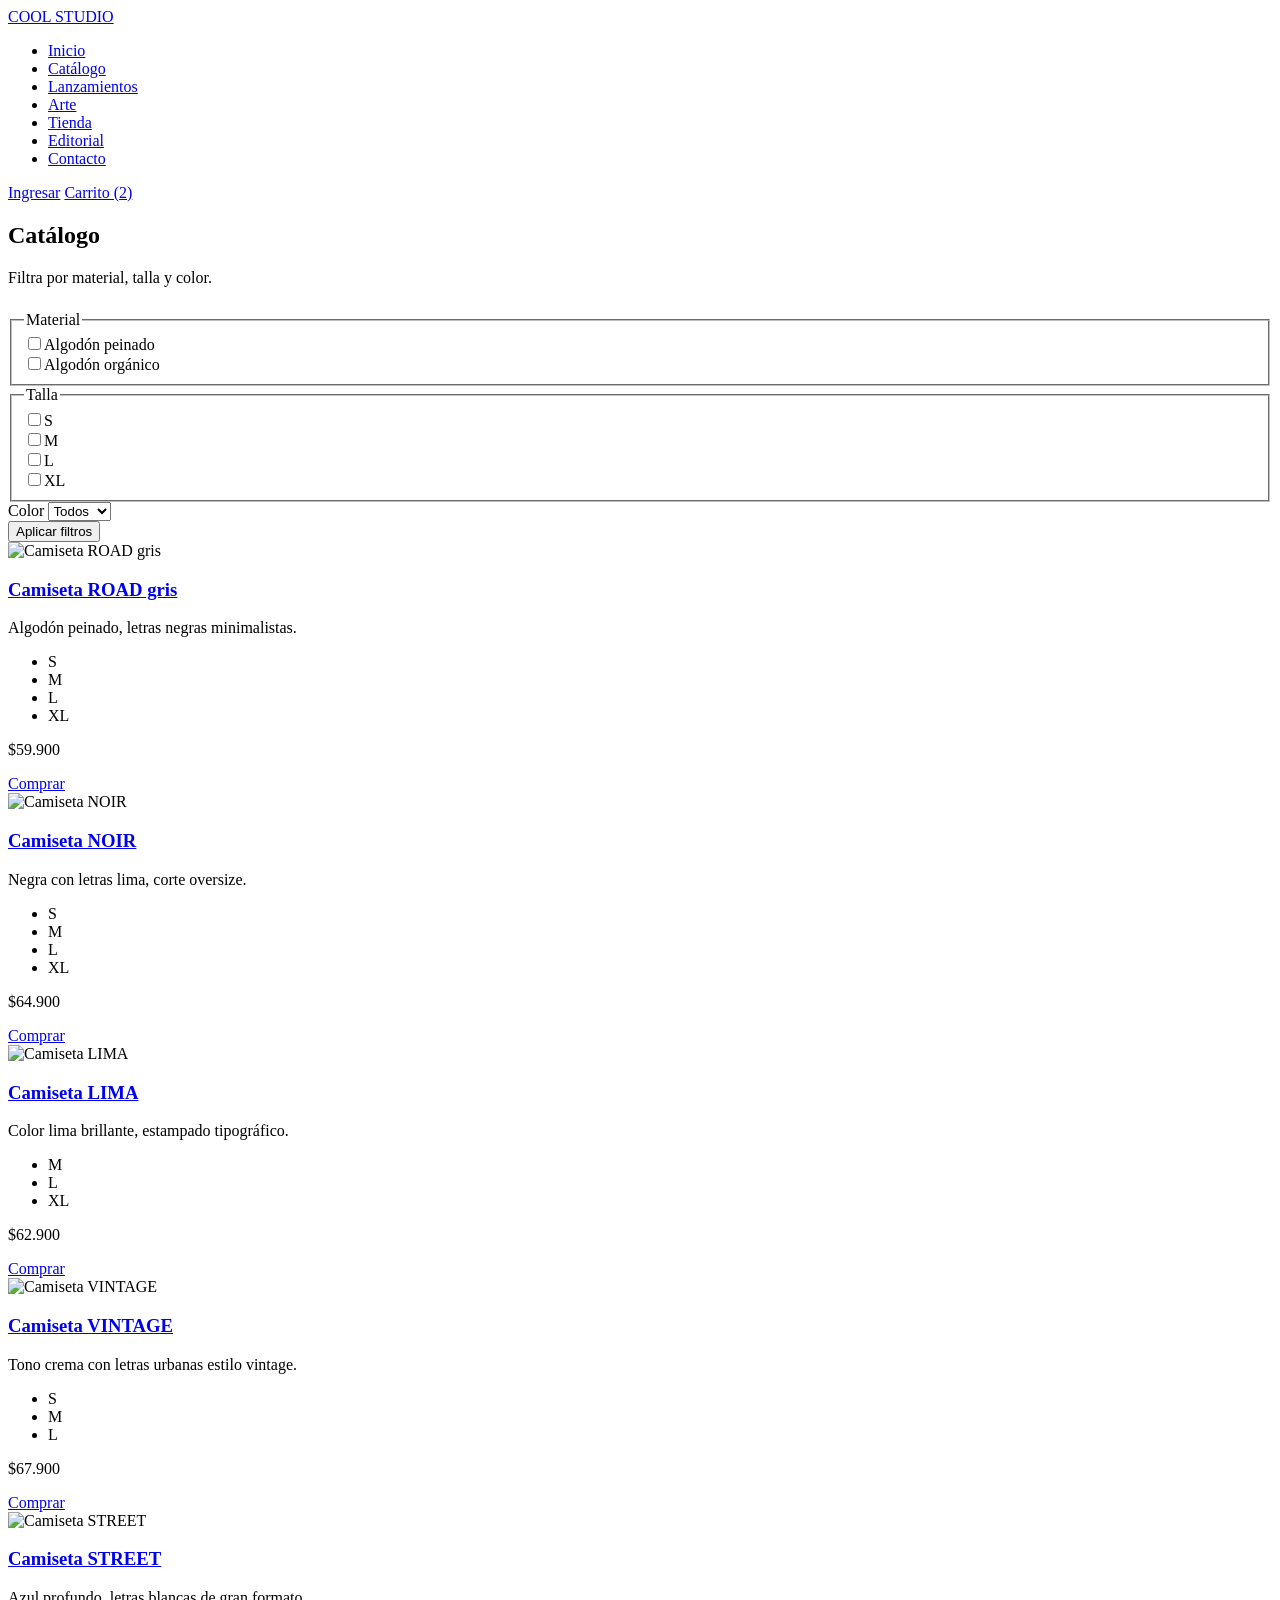
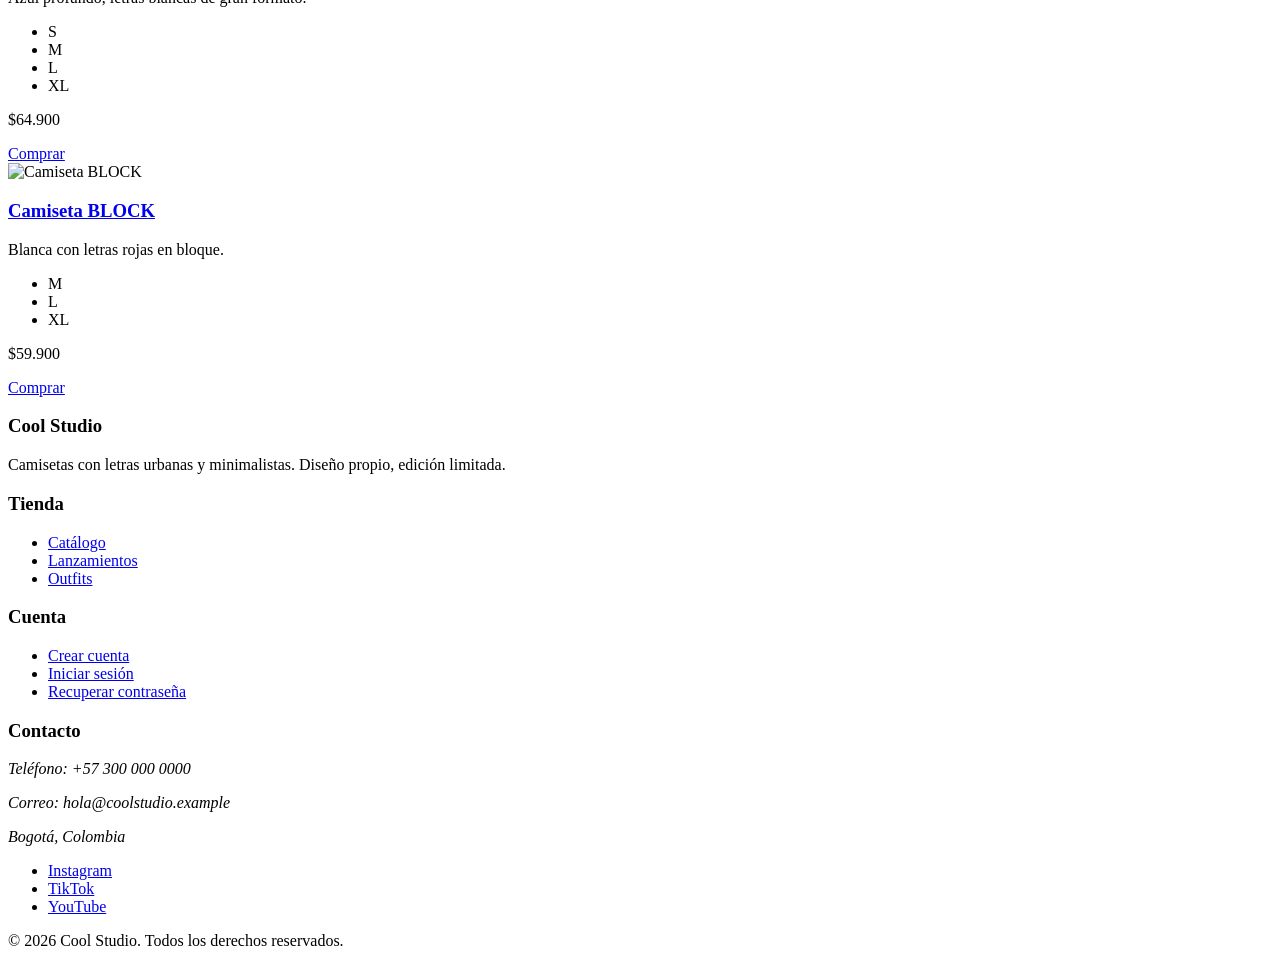
==== catalogo.html @ 186d2d94 "feat: agrega página de catálogo con filtros y rejilla de productos" ====
<!DOCTYPE html>
<html lang="es">
<head>
  <meta charset="UTF-8">
  <meta name="viewport" content="width=device-width, initial-scale=1.0">
  <meta name="description" content="Cool Studio: tienda en línea de camisetas con letras urbanas.">
  <title>Catálogo | Cool Studio</title>
  <link rel="icon" type="image/svg+xml" href="img/favicon.svg">
  <link rel="stylesheet" href="css/base.css">
  <link rel="stylesheet" href="css/componentes.css">
  <link rel="stylesheet" href="css/paginas.css">
</head>
<body>
  <header class="sitio">
    <div class="barra">
      <a class="logo" href="index.html">COOL <span>STUDIO</span></a>
      <nav aria-label="Navegación principal">
        <ul>
          <li><a href="index.html">Inicio</a></li>
          <li><a href="catalogo.html" aria-current="page">Catálogo</a></li>
          <li><a href="lanzamientos.html">Lanzamientos</a></li>
          <li><a href="arte.html">Arte</a></li>
          <li><a href="tienda.html">Tienda</a></li>
          <li><a href="editorial.html">Editorial</a></li>
          <li><a href="contacto.html">Contacto</a></li>
        </ul>
      </nav>
      <div class="acciones">
        <a href="login.html">Ingresar</a>
        <a class="btn btn-borde" href="carrito.html">Carrito (2)</a>
      </div>
    </div>
  </header>
  <main>
    <section class="seccion" aria-labelledby="titulo-catalogo">
      <div class="contenedor">
        <h1 id="titulo-catalogo">Catálogo</h1>
        <p>Filtra por material, talla y color.</p>
        <div class="con-filtros" style="margin-top: 24px;">
          <aside class="filtros" aria-label="Filtros">
            <form action="#" method="get">
              <fieldset>
                <legend>Material</legend>
                <div class="campo campo-check"><input type="checkbox" id="mat-algodon" name="material" value="algodon"><label for="mat-algodon">Algodón peinado</label></div>
                <div class="campo campo-check"><input type="checkbox" id="mat-organico" name="material" value="organico"><label for="mat-organico">Algodón orgánico</label></div>
              </fieldset>
              <fieldset>
                <legend>Talla</legend>
                <div class="campo campo-check"><input type="checkbox" id="talla-s" name="talla" value="S"><label for="talla-s">S</label></div>
                <div class="campo campo-check"><input type="checkbox" id="talla-m" name="talla" value="M"><label for="talla-m">M</label></div>
                <div class="campo campo-check"><input type="checkbox" id="talla-l" name="talla" value="L"><label for="talla-l">L</label></div>
                <div class="campo campo-check"><input type="checkbox" id="talla-xl" name="talla" value="XL"><label for="talla-xl">XL</label></div>
              </fieldset>
              <div class="campo">
                <label for="color">Color</label>
                <select id="color" name="color">
                  <option value="">Todos</option>
                  <option value="gris">Gris</option>
                  <option value="negro">Negro</option>
                  <option value="lima">Lima</option>
                  <option value="crema">Crema</option>
                  <option value="azul">Azul</option>
                  <option value="blanco">Blanco</option>
                </select>
              </div>
              <button class="btn btn-bloque" type="submit">Aplicar filtros</button>
            </form>
          </aside>
          <div class="catalogo" style="grid-template-columns: repeat(auto-fill, minmax(220px, 1fr));">
      <article class="producto">
        <img src="img/camisa-gris.svg" alt="Camiseta ROAD gris" width="300" height="300" loading="lazy">
        <h3><a href="producto.html">Camiseta ROAD gris</a></h3>
        <p class="descripcion">Algodón peinado, letras negras minimalistas.</p>
        <ul class="tallas" aria-label="Tallas disponibles"><li>S</li><li>M</li><li>L</li><li>XL</li></ul>
        <p class="precio">$59.900</p>
        <a class="btn" href="producto.html">Comprar</a>
      </article>
      <article class="producto">
        <img src="img/camisa-negra.svg" alt="Camiseta NOIR" width="300" height="300" loading="lazy">
        <h3><a href="producto.html">Camiseta NOIR</a></h3>
        <p class="descripcion">Negra con letras lima, corte oversize.</p>
        <ul class="tallas" aria-label="Tallas disponibles"><li>S</li><li>M</li><li>L</li><li>XL</li></ul>
        <p class="precio">$64.900</p>
        <a class="btn" href="producto.html">Comprar</a>
      </article>
      <article class="producto">
        <img src="img/camisa-lima.svg" alt="Camiseta LIMA" width="300" height="300" loading="lazy">
        <h3><a href="producto.html">Camiseta LIMA</a></h3>
        <p class="descripcion">Color lima brillante, estampado tipográfico.</p>
        <ul class="tallas" aria-label="Tallas disponibles"><li>M</li><li>L</li><li>XL</li></ul>
        <p class="precio">$62.900</p>
        <a class="btn" href="producto.html">Comprar</a>
      </article>
      <article class="producto">
        <img src="img/camisa-crema.svg" alt="Camiseta VINTAGE" width="300" height="300" loading="lazy">
        <h3><a href="producto.html">Camiseta VINTAGE</a></h3>
        <p class="descripcion">Tono crema con letras urbanas estilo vintage.</p>
        <ul class="tallas" aria-label="Tallas disponibles"><li>S</li><li>M</li><li>L</li></ul>
        <p class="precio">$67.900</p>
        <a class="btn" href="producto.html">Comprar</a>
      </article>
      <article class="producto">
        <img src="img/camisa-azul.svg" alt="Camiseta STREET" width="300" height="300" loading="lazy">
        <h3><a href="producto.html">Camiseta STREET</a></h3>
        <p class="descripcion">Azul profundo, letras blancas de gran formato.</p>
        <ul class="tallas" aria-label="Tallas disponibles"><li>S</li><li>M</li><li>L</li><li>XL</li></ul>
        <p class="precio">$64.900</p>
        <a class="btn" href="producto.html">Comprar</a>
      </article>
      <article class="producto">
        <img src="img/camisa-blanca.svg" alt="Camiseta BLOCK" width="300" height="300" loading="lazy">
        <h3><a href="producto.html">Camiseta BLOCK</a></h3>
        <p class="descripcion">Blanca con letras rojas en bloque.</p>
        <ul class="tallas" aria-label="Tallas disponibles"><li>M</li><li>L</li><li>XL</li></ul>
        <p class="precio">$59.900</p>
        <a class="btn" href="producto.html">Comprar</a>
      </article>
          </div>
        </div>
      </div>
    </section>
  </main>
  <footer class="sitio">
    <div class="columnas">
      <section>
        <h3>Cool Studio</h3>
        <p>Camisetas con letras urbanas y minimalistas. Diseño propio, edición limitada.</p>
      </section>
      <section>
        <h3>Tienda</h3>
        <ul>
          <li><a href="catalogo.html">Catálogo</a></li>
          <li><a href="lanzamientos.html">Lanzamientos</a></li>
          <li><a href="editorial.html">Outfits</a></li>
        </ul>
      </section>
      <section>
        <h3>Cuenta</h3>
        <ul>
          <li><a href="registro.html">Crear cuenta</a></li>
          <li><a href="login.html">Iniciar sesión</a></li>
          <li><a href="recuperar.html">Recuperar contraseña</a></li>
        </ul>
      </section>
      <section>
        <h3>Contacto</h3>
        <address>
          <p>Teléfono: +57 300 000 0000</p>
          <p>Correo: hola@coolstudio.example</p>
          <p>Bogotá, Colombia</p>
        </address>
        <ul>
          <li><a href="#">Instagram</a></li>
          <li><a href="#">TikTok</a></li>
          <li><a href="#">YouTube</a></li>
        </ul>
      </section>
    </div>
    <p class="derechos">&copy; 2026 Cool Studio. Todos los derechos reservados.</p>
  </footer>
</body>
</html>
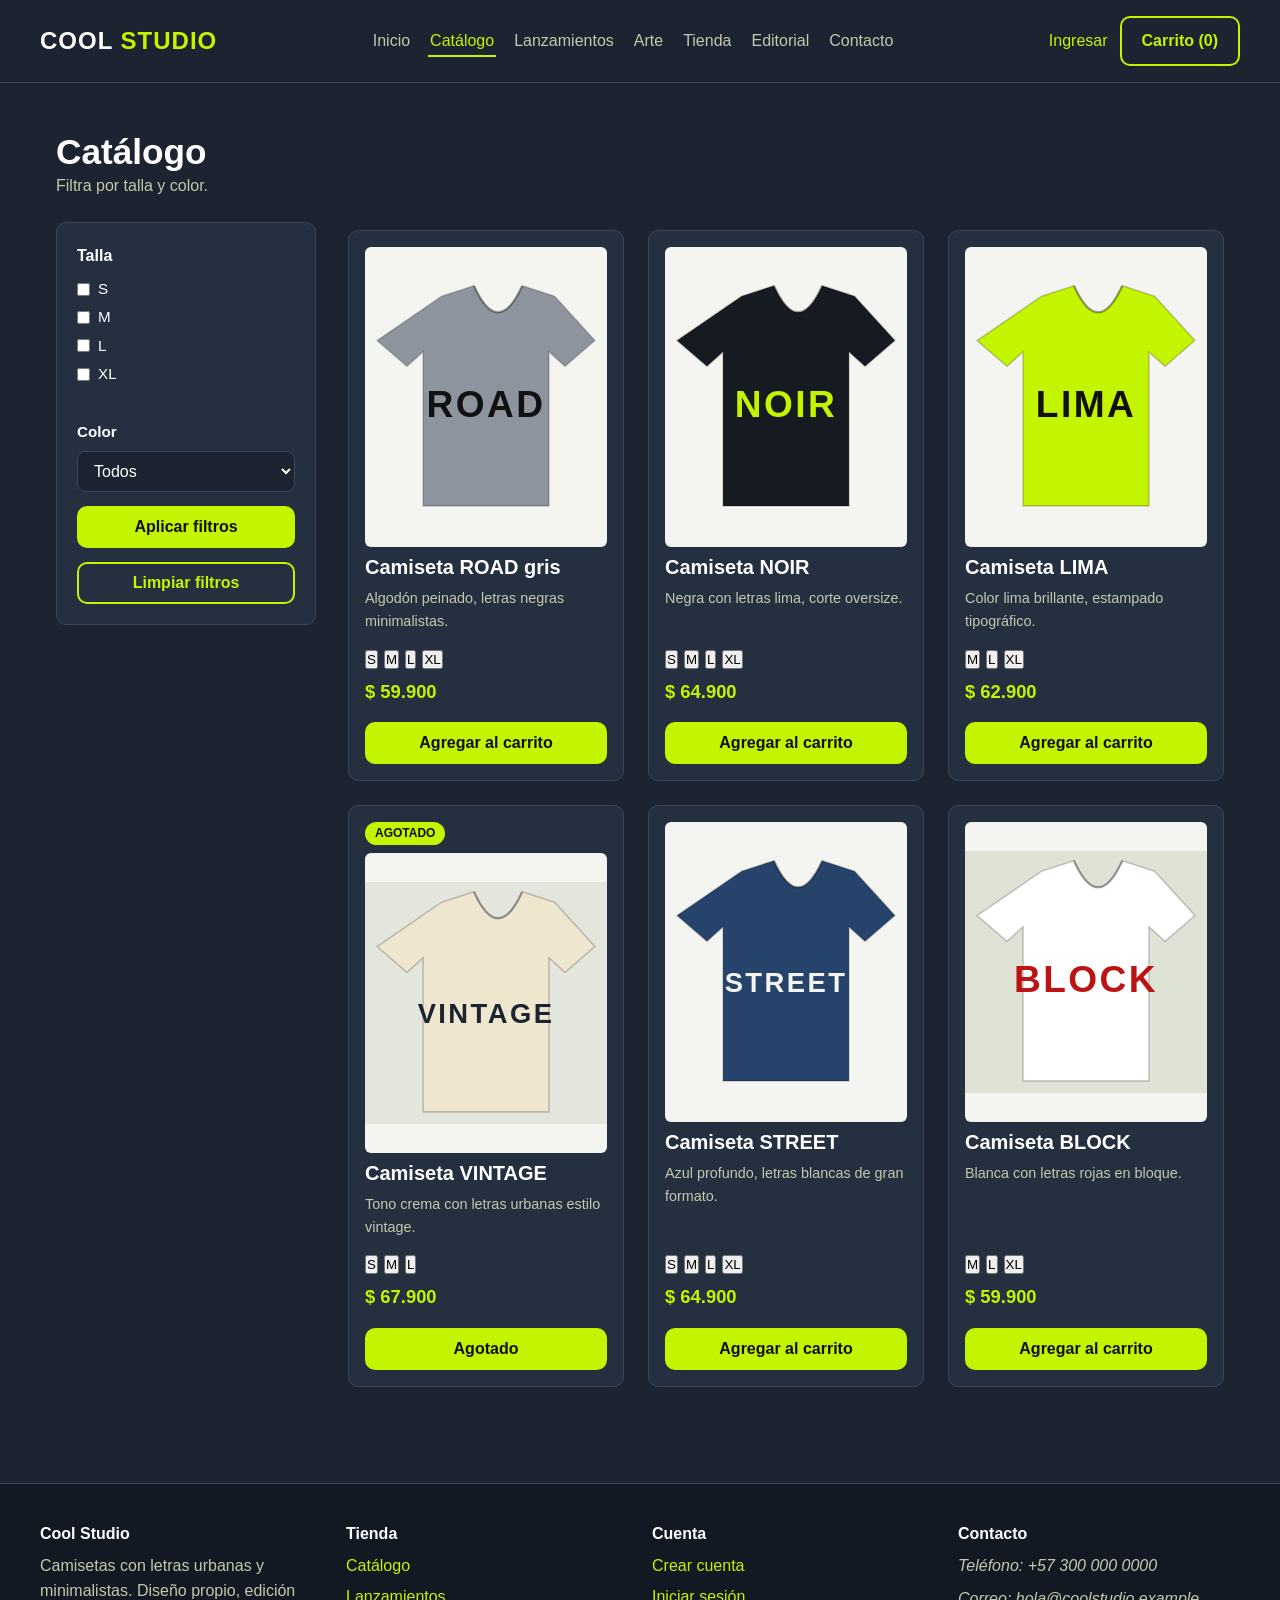
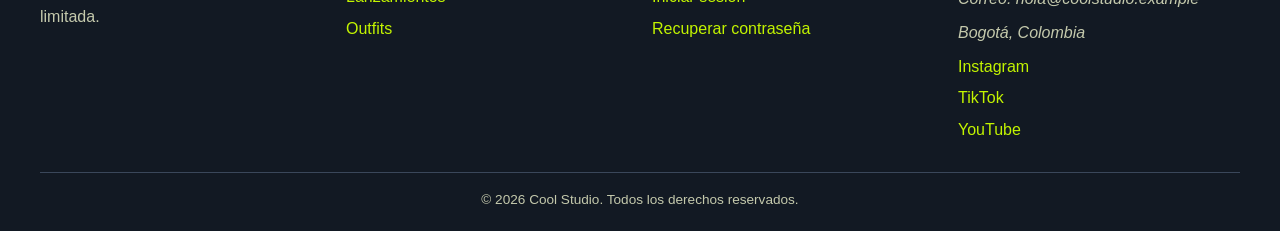
==== commit 2aa4413a: "feat: mostrar el catalogo desde el arreglo" ====
--- a/catalogo.html
+++ b/catalogo.html
@@ -35,15 +35,10 @@
     <section class="seccion" aria-labelledby="titulo-catalogo">
       <div class="contenedor">
         <h1 id="titulo-catalogo">Catálogo</h1>
-        <p>Filtra por material, talla y color.</p>
+        <p>Filtra por talla y color.</p>
         <div class="con-filtros" style="margin-top: 24px;">
           <aside class="filtros" aria-label="Filtros">
-            <form action="#" method="get">
-              <fieldset>
-                <legend>Material</legend>
-                <div class="campo campo-check"><input type="checkbox" id="mat-algodon" name="material" value="algodon"><label for="mat-algodon">Algodón peinado</label></div>
-                <div class="campo campo-check"><input type="checkbox" id="mat-organico" name="material" value="organico"><label for="mat-organico">Algodón orgánico</label></div>
-              </fieldset>
+            <form id="filtros" action="#" method="get">
               <fieldset>
                 <legend>Talla</legend>
                 <div class="campo campo-check"><input type="checkbox" id="talla-s" name="talla" value="S"><label for="talla-s">S</label></div>
@@ -64,57 +59,12 @@
                 </select>
               </div>
               <button class="btn btn-bloque" type="submit">Aplicar filtros</button>
+              <button class="btn btn-borde btn-bloque" type="button" id="btn-limpiar">Limpiar filtros</button>
             </form>
           </aside>
-          <div class="catalogo" style="grid-template-columns: repeat(auto-fill, minmax(220px, 1fr));">
-      <article class="producto">
-        <img src="img/camisa-gris.svg" alt="Camiseta ROAD gris" width="300" height="300" loading="lazy">
-        <h3><a href="producto.html">Camiseta ROAD gris</a></h3>
-        <p class="descripcion">Algodón peinado, letras negras minimalistas.</p>
-        <ul class="tallas" aria-label="Tallas disponibles"><li>S</li><li>M</li><li>L</li><li>XL</li></ul>
-        <p class="precio">$59.900</p>
-        <a class="btn" href="producto.html">Comprar</a>
-      </article>
-      <article class="producto">
-        <img src="img/camisa-negra.svg" alt="Camiseta NOIR" width="300" height="300" loading="lazy">
-        <h3><a href="producto.html">Camiseta NOIR</a></h3>
-        <p class="descripcion">Negra con letras lima, corte oversize.</p>
-        <ul class="tallas" aria-label="Tallas disponibles"><li>S</li><li>M</li><li>L</li><li>XL</li></ul>
-        <p class="precio">$64.900</p>
-        <a class="btn" href="producto.html">Comprar</a>
-      </article>
-      <article class="producto">
-        <img src="img/camisa-lima.svg" alt="Camiseta LIMA" width="300" height="300" loading="lazy">
-        <h3><a href="producto.html">Camiseta LIMA</a></h3>
-        <p class="descripcion">Color lima brillante, estampado tipográfico.</p>
-        <ul class="tallas" aria-label="Tallas disponibles"><li>M</li><li>L</li><li>XL</li></ul>
-        <p class="precio">$62.900</p>
-        <a class="btn" href="producto.html">Comprar</a>
-      </article>
-      <article class="producto">
-        <img src="img/camisa-crema.svg" alt="Camiseta VINTAGE" width="300" height="300" loading="lazy">
-        <h3><a href="producto.html">Camiseta VINTAGE</a></h3>
-        <p class="descripcion">Tono crema con letras urbanas estilo vintage.</p>
-        <ul class="tallas" aria-label="Tallas disponibles"><li>S</li><li>M</li><li>L</li></ul>
-        <p class="precio">$67.900</p>
-        <a class="btn" href="producto.html">Comprar</a>
-      </article>
-      <article class="producto">
-        <img src="img/camisa-azul.svg" alt="Camiseta STREET" width="300" height="300" loading="lazy">
-        <h3><a href="producto.html">Camiseta STREET</a></h3>
-        <p class="descripcion">Azul profundo, letras blancas de gran formato.</p>
-        <ul class="tallas" aria-label="Tallas disponibles"><li>S</li><li>M</li><li>L</li><li>XL</li></ul>
-        <p class="precio">$64.900</p>
-        <a class="btn" href="producto.html">Comprar</a>
-      </article>
-      <article class="producto">
-        <img src="img/camisa-blanca.svg" alt="Camiseta BLOCK" width="300" height="300" loading="lazy">
-        <h3><a href="producto.html">Camiseta BLOCK</a></h3>
-        <p class="descripcion">Blanca con letras rojas en bloque.</p>
-        <ul class="tallas" aria-label="Tallas disponibles"><li>M</li><li>L</li><li>XL</li></ul>
-        <p class="precio">$59.900</p>
-        <a class="btn" href="producto.html">Comprar</a>
-      </article>
+          <div>
+            <p class="resultados" id="resultados" aria-live="polite"></p>
+            <div class="catalogo" id="catalogo" style="grid-template-columns: repeat(auto-fill, minmax(220px, 1fr));"></div>
           </div>
         </div>
       </div>
@@ -158,5 +108,7 @@
     </div>
     <p class="derechos">&copy; 2026 Cool Studio. Todos los derechos reservados.</p>
   </footer>
+  <script src="js/logica.js"></script>
+  <script src="js/tienda.js"></script>
 </body>
 </html>
--- a/css/base.css
+++ b/css/base.css
@@ -0,0 +1,110 @@
+/* ==========================================================
+   base.css — variables, reset y estilos globales
+   Proyecto: Cool Studio (tienda de camisas)
+   ========================================================== */
+
+:root {
+  /* Paleta (hexadecimal) */
+  --fondo: #1b2430;
+  --superficie: #243040;
+  --superficie-clara: #f4f5f0;
+  --lima: #c3f400;
+  --lima-oscuro: #9bc400;
+  --texto: #c4c9ac;
+  --texto-claro: #ffffff;
+  --texto-oscuro: #111111;
+  --precio: #bc1313;
+  --borde: #3a475a;
+  --error: #ff6b6b;
+
+  /* Tipografía */
+  --fuente: "Segoe UI", Roboto, "Helvetica Neue", Arial, sans-serif;
+
+  /* Espaciado y formas */
+  --espacio: 16px;
+  --radio: 10px;
+  --ancho-max: 1200px;
+}
+
+/* Reset: quita las márgenes por defecto y usa border-box */
+* {
+  margin: 0;
+  padding: 0;
+  box-sizing: border-box;
+}
+
+html {
+  scroll-behavior: smooth;
+}
+
+body {
+  font-family: var(--fuente);
+  background: var(--fondo);
+  color: var(--texto);
+  line-height: 1.6;
+  min-height: 100vh;
+  display: flex;
+  flex-direction: column;
+}
+
+main {
+  flex: 1;
+}
+
+img {
+  max-width: 100%;
+  display: block;
+}
+
+a {
+  color: var(--lima);
+  text-decoration: none;
+}
+
+a:hover {
+  text-decoration: underline;
+}
+
+h1, h2, h3, h4, h5, h6 {
+  color: var(--texto-claro);
+  line-height: 1.2;
+}
+
+h1 { font-size: 2.2rem; }
+h2 { font-size: 1.7rem; }
+h3 { font-size: 1.25rem; }
+
+p { margin-bottom: 8px; }
+
+ul, ol { list-style: none; }
+
+.contenedor {
+  width: 100%;
+  max-width: var(--ancho-max);
+  margin: 0 auto;
+  padding: 0 var(--espacio);
+}
+
+.seccion {
+  padding: 48px 0;
+}
+
+.seccion > .contenedor > h2 {
+  margin-bottom: 24px;
+}
+
+/* Accesibilidad: foco visible para teclado */
+:focus-visible {
+  outline: 3px solid var(--lima);
+  outline-offset: 2px;
+}
+
+/* Texto solo para lectores de pantalla */
+.solo-lectores {
+  position: absolute;
+  width: 1px;
+  height: 1px;
+  overflow: hidden;
+  clip: rect(0 0 0 0);
+  white-space: nowrap;
+}
--- a/css/componentes.css
+++ b/css/componentes.css
@@ -0,0 +1,277 @@
+/* ==========================================================
+   componentes.css — piezas reutilizables
+   header, menú (flexbox), tarjeta de producto, botones,
+   formularios, pseudoclases (hover, focus) y footer
+   ========================================================== */
+
+/* ---------- Header y menú ---------- */
+header.sitio {
+  background: var(--fondo);
+  border-bottom: 1px solid var(--borde);
+  position: sticky;
+  top: 0;
+  z-index: 10;
+  padding: 16px 24px;
+}
+
+header.sitio .barra {
+  max-width: var(--ancho-max);
+  margin: 0 auto;
+  display: flex;
+  justify-content: space-between;
+  align-items: center;
+  flex-wrap: wrap;
+  gap: 16px;
+}
+
+.logo {
+  font-size: 1.5rem;
+  font-weight: 800;
+  color: var(--texto-claro);
+  letter-spacing: 1px;
+}
+
+.logo span {
+  color: var(--lima);
+}
+
+.logo:hover {
+  text-decoration: none;
+}
+
+header.sitio nav ul {
+  display: flex;
+  flex-wrap: wrap;
+  gap: 16px;
+}
+
+header.sitio nav a {
+  color: var(--texto);
+  padding: 6px 2px;
+  border-bottom: 2px solid transparent;
+}
+
+header.sitio nav a:hover,
+header.sitio nav a[aria-current="page"] {
+  color: var(--lima);
+  border-bottom-color: var(--lima);
+  text-decoration: none;
+}
+
+.acciones {
+  display: flex;
+  align-items: center;
+  gap: 12px;
+}
+
+/* ---------- Botones ---------- */
+.btn {
+  display: inline-block;
+  background: var(--lima);
+  color: var(--texto-oscuro);
+  font-weight: 700;
+  font-size: 1rem;
+  padding: 10px 20px;
+  border: 2px solid var(--lima);
+  border-radius: var(--radio);
+  cursor: pointer;
+  text-align: center;
+  transition: background 0.2s, color 0.2s;
+}
+
+.btn:hover {
+  background: var(--lima-oscuro);
+  border-color: var(--lima-oscuro);
+  text-decoration: none;
+}
+
+.btn-borde {
+  background: transparent;
+  color: var(--lima);
+}
+
+.btn-borde:hover {
+  background: var(--lima);
+  color: var(--texto-oscuro);
+}
+
+.btn-bloque {
+  display: block;
+  width: 100%;
+}
+
+/* ---------- Tarjeta de producto ---------- */
+.producto {
+  background: var(--superficie);
+  border: 1px solid var(--borde);
+  border-radius: var(--radio);
+  padding: 16px;
+  display: flex;
+  flex-direction: column;
+  gap: 8px;
+  transition: transform 0.2s, border-color 0.2s;
+}
+
+.producto:hover {
+  transform: translateY(-4px);
+  border-color: var(--lima);
+}
+
+.producto img {
+  width: 100%;
+  border-radius: 6px;
+  background: var(--superficie-clara);
+}
+
+.producto h3 a {
+  color: var(--texto-claro);
+}
+
+.producto .descripcion {
+  font-size: 0.9rem;
+  flex: 1;
+}
+
+.precio {
+  color: var(--lima);
+  font-weight: 800;
+  font-size: 1.15rem;
+}
+
+.etiqueta {
+  display: inline-block;
+  background: var(--lima);
+  color: var(--texto-oscuro);
+  font-size: 0.75rem;
+  font-weight: 800;
+  padding: 2px 10px;
+  border-radius: 20px;
+  width: fit-content;
+}
+
+.tallas {
+  display: flex;
+  gap: 6px;
+  flex-wrap: wrap;
+}
+
+.tallas li {
+  border: 1px solid var(--borde);
+  border-radius: 6px;
+  padding: 2px 10px;
+  font-size: 0.8rem;
+}
+
+/* ---------- Formularios ---------- */
+form {
+  display: flex;
+  flex-direction: column;
+  gap: 14px;
+}
+
+.campo {
+  display: flex;
+  flex-direction: column;
+  gap: 6px;
+}
+
+label {
+  color: var(--texto-claro);
+  font-weight: 600;
+  font-size: 0.95rem;
+}
+
+input,
+select,
+textarea {
+  font: inherit;
+  background: var(--fondo);
+  color: var(--texto-claro);
+  border: 1px solid var(--borde);
+  border-radius: 8px;
+  padding: 10px 12px;
+  width: 100%;
+}
+
+textarea {
+  min-height: 120px;
+  resize: vertical;
+}
+
+input:focus,
+select:focus,
+textarea:focus {
+  outline: none;
+  border-color: var(--lima);
+  box-shadow: 0 0 0 3px rgba(195, 244, 0, 0.25);
+}
+
+input::placeholder,
+textarea::placeholder {
+  color: #7d8799;
+}
+
+.campo-check {
+  flex-direction: row;
+  align-items: center;
+  gap: 8px;
+}
+
+.campo-check input {
+  width: auto;
+}
+
+.campo-check label {
+  font-weight: 400;
+}
+
+.fila-campos {
+  display: grid;
+  grid-template-columns: 1fr 1fr;
+  gap: 14px;
+}
+
+.divisor {
+  text-align: center;
+  color: #7d8799;
+  font-size: 0.9rem;
+}
+
+.ayuda {
+  font-size: 0.85rem;
+  color: #7d8799;
+}
+
+/* ---------- Footer ---------- */
+footer.sitio {
+  background: #121923;
+  border-top: 1px solid var(--borde);
+  padding: 40px 24px 20px;
+  margin-top: 48px;
+}
+
+footer.sitio .columnas {
+  max-width: var(--ancho-max);
+  margin: 0 auto;
+  display: grid;
+  grid-template-columns: repeat(4, 1fr);
+  gap: 24px;
+}
+
+footer.sitio h3 {
+  font-size: 1rem;
+  margin-bottom: 10px;
+}
+
+footer.sitio li {
+  margin-bottom: 6px;
+}
+
+footer.sitio .derechos {
+  max-width: var(--ancho-max);
+  margin: 24px auto 0;
+  padding-top: 16px;
+  border-top: 1px solid var(--borde);
+  font-size: 0.85rem;
+  text-align: center;
+}
--- a/css/paginas.css
+++ b/css/paginas.css
@@ -0,0 +1,539 @@
+/* ==========================================================
+   paginas.css — maquetación por página (Flexbox + Grid)
+   y media queries para móvil, tableta y escritorio
+   ========================================================== */
+
+/* ---------- Portada (hero) ---------- */
+.hero {
+  display: grid;
+  grid-template-columns: 1.1fr 0.9fr;
+  align-items: center;
+  gap: 32px;
+  padding: 56px 0;
+}
+
+.hero p.sobretitulo {
+  color: var(--lima);
+  font-weight: 700;
+  letter-spacing: 2px;
+  text-transform: uppercase;
+  font-size: 0.85rem;
+}
+
+.hero h1 {
+  font-size: 3rem;
+  margin: 8px 0 16px;
+}
+
+.hero .botones {
+  display: flex;
+  gap: 12px;
+  flex-wrap: wrap;
+  margin-top: 20px;
+}
+
+.hero img {
+  border-radius: var(--radio);
+  background: var(--superficie-clara);
+}
+
+.promo {
+  background: var(--lima);
+  color: var(--texto-oscuro);
+  text-align: center;
+  padding: 10px;
+  font-weight: 700;
+}
+
+/* ---------- Catálogo (Grid) ---------- */
+.catalogo {
+  display: grid;
+  grid-template-columns: repeat(3, 1fr);
+  gap: 24px;
+}
+
+.con-filtros {
+  display: grid;
+  grid-template-columns: 260px 1fr;
+  gap: 32px;
+  align-items: start;
+}
+
+.filtros {
+  background: var(--superficie);
+  border: 1px solid var(--borde);
+  border-radius: var(--radio);
+  padding: 20px;
+}
+
+.filtros fieldset {
+  border: none;
+  margin-bottom: 16px;
+}
+
+.filtros legend {
+  color: var(--texto-claro);
+  font-weight: 700;
+  margin-bottom: 8px;
+}
+
+.filtros .campo-check {
+  margin-bottom: 4px;
+}
+
+/* ---------- Detalle de producto ---------- */
+.detalle {
+  display: grid;
+  grid-template-columns: 1fr 1fr;
+  gap: 40px;
+  align-items: start;
+}
+
+.detalle .principal {
+  background: var(--superficie-clara);
+  border-radius: var(--radio);
+}
+
+.miniaturas {
+  display: flex;
+  gap: 10px;
+  margin-top: 10px;
+}
+
+.miniaturas img {
+  width: 80px;
+  border-radius: 6px;
+  border: 2px solid var(--borde);
+  background: var(--superficie-clara);
+}
+
+.miniaturas img:hover {
+  border-color: var(--lima);
+}
+
+.selector-talla {
+  display: flex;
+  gap: 8px;
+  flex-wrap: wrap;
+}
+
+.selector-talla input {
+  position: absolute;
+  opacity: 0;
+  width: 1px;
+}
+
+.selector-talla label {
+  border: 2px solid var(--borde);
+  border-radius: 8px;
+  padding: 8px 16px;
+  cursor: pointer;
+}
+
+.selector-talla input:checked + label {
+  background: var(--lima);
+  border-color: var(--lima);
+  color: var(--texto-oscuro);
+}
+
+.selector-talla input:focus-visible + label {
+  outline: 3px solid var(--lima);
+  outline-offset: 2px;
+}
+
+.estrellas {
+  color: var(--lima);
+  letter-spacing: 2px;
+}
+
+.opiniones {
+  display: grid;
+  grid-template-columns: repeat(3, 1fr);
+  gap: 20px;
+}
+
+.opinion {
+  background: var(--superficie);
+  border-radius: var(--radio);
+  padding: 16px;
+  border: 1px solid var(--borde);
+}
+
+/* ---------- Carrito (Grid de 2 columnas) ---------- */
+.carrito {
+  display: grid;
+  grid-template-columns: 1.4fr 1fr;
+  gap: 32px;
+  align-items: start;
+}
+
+.item-carrito {
+  display: flex;
+  align-items: center;
+  gap: 16px;
+  padding: 14px 0;
+  border-bottom: 1px solid var(--borde);
+}
+
+.item-carrito img {
+  width: 80px;
+  border-radius: 6px;
+  background: var(--superficie-clara);
+}
+
+.item-carrito .info {
+  flex: 1;
+}
+
+.resumen,
+.panel {
+  background: var(--superficie);
+  border: 1px solid var(--borde);
+  border-radius: var(--radio);
+  padding: 24px;
+}
+
+.resumen dl div {
+  display: flex;
+  justify-content: space-between;
+  padding: 6px 0;
+}
+
+.resumen .total {
+  border-top: 1px solid var(--borde);
+  margin-top: 8px;
+  padding-top: 12px;
+  color: var(--texto-claro);
+  font-weight: 800;
+  font-size: 1.2rem;
+}
+
+/* ---------- Tarjetas de información ---------- */
+.rejilla-2 {
+  display: grid;
+  grid-template-columns: repeat(2, 1fr);
+  gap: 24px;
+}
+
+.rejilla-3 {
+  display: grid;
+  grid-template-columns: repeat(3, 1fr);
+  gap: 24px;
+}
+
+.tarjeta {
+  background: var(--superficie);
+  border: 1px solid var(--borde);
+  border-radius: var(--radio);
+  padding: 24px;
+}
+
+.tarjeta h3 {
+  margin-bottom: 8px;
+}
+
+.tarjeta img {
+  border-radius: 6px;
+  margin-bottom: 12px;
+  background: var(--superficie-clara);
+}
+
+.suscripcion {
+  background: var(--superficie);
+  border-radius: var(--radio);
+  padding: 32px;
+  display: flex;
+  justify-content: space-between;
+  align-items: center;
+  gap: 24px;
+  flex-wrap: wrap;
+}
+
+.suscripcion form {
+  flex-direction: row;
+  flex: 1;
+  min-width: 260px;
+}
+
+/* ---------- Páginas centradas: registro, login, recuperar, mantenimiento ---------- */
+.centrado {
+  min-height: 100vh;
+  width: 100%;
+  display: flex;
+  justify-content: center;
+  align-items: center;
+  padding: 24px;
+}
+
+.auth {
+  display: grid;
+  grid-template-columns: 1fr 1fr;
+  max-width: 980px;
+  width: 100%;
+  background: var(--superficie);
+  border: 1px solid var(--borde);
+  border-radius: 16px;
+  overflow: hidden;
+}
+
+.auth.simple {
+  grid-template-columns: 1fr;
+  max-width: 460px;
+}
+
+.auth .formulario {
+  padding: 40px;
+  display: flex;
+  flex-direction: column;
+  gap: 16px;
+}
+
+.auth .lateral {
+  background: var(--lima);
+  color: var(--texto-oscuro);
+  padding: 40px;
+  display: flex;
+  flex-direction: column;
+  justify-content: center;
+  gap: 16px;
+}
+
+.auth .lateral h2 {
+  color: var(--texto-oscuro);
+  font-size: 2rem;
+}
+
+.auth .lateral img {
+  border-radius: var(--radio);
+  background: var(--superficie-clara);
+}
+
+.mantenimiento {
+  text-align: center;
+  max-width: 560px;
+}
+
+.mantenimiento h1 {
+  margin: 12px 0;
+}
+
+.mantenimiento .icono {
+  font-size: 4rem;
+}
+
+/* ---------- Sedes (Flexbox) ---------- */
+.sede {
+  display: flex;
+  gap: 20px;
+  align-items: flex-start;
+}
+
+.sede img {
+  width: 140px;
+  border-radius: var(--radio);
+  background: var(--superficie-clara);
+}
+
+/* ==========================================================
+   Responsive (media queries)
+   ========================================================== */
+
+/* Tabletas: 2 columnas */
+@media (max-width: 992px) {
+  .catalogo,
+  .rejilla-3,
+  .opiniones {
+    grid-template-columns: repeat(2, 1fr);
+  }
+
+  .con-filtros {
+    grid-template-columns: 1fr;
+  }
+
+  footer.sitio .columnas {
+    grid-template-columns: repeat(2, 1fr);
+  }
+
+  .hero h1 {
+    font-size: 2.4rem;
+  }
+}
+
+/* Móviles: 1 columna (el flex pasa a columna) */
+@media (max-width: 640px) {
+  header.sitio .barra {
+    flex-direction: column;
+    align-items: flex-start;
+  }
+
+  header.sitio nav ul {
+    flex-direction: column;
+    gap: 6px;
+  }
+
+  .hero,
+  .detalle,
+  .carrito,
+  .auth,
+  .rejilla-2,
+  .rejilla-3,
+  .catalogo,
+  .opiniones,
+  .fila-campos {
+    grid-template-columns: 1fr;
+  }
+
+  .hero h1 {
+    font-size: 2rem;
+  }
+
+  .sede {
+    flex-direction: column;
+  }
+
+  .auth .formulario,
+  .auth .lateral {
+    padding: 24px;
+  }
+
+  .suscripcion form {
+    flex-direction: column;
+  }
+
+  footer.sitio .columnas {
+    grid-template-columns: 1fr;
+  }
+
+  /* ==========================================================
+     Sesión 3: DOM, filtros, carrito y validaciones
+     ========================================================== */
+
+  /* Lo que JavaScript oculta con classList.toggle("oculto") */
+  .oculto {
+    display: none !important;
+  }
+
+  /* Tarjetas del catálogo */
+  .producto.agotado img {
+    opacity: 0.45;
+  }
+
+  .etiqueta-agotado {
+    background: var(--error);
+  }
+
+  .btn[disabled] {
+    opacity: 0.5;
+    cursor: not-allowed;
+  }
+
+  .btn[disabled]:hover {
+    background: var(--lima);
+  }
+
+  .resultados {
+    margin-bottom: 16px;
+    font-size: 0.9rem;
+  }
+
+  /* Botones de talla dentro de cada tarjeta */
+  .talla {
+    font: inherit;
+    font-size: 0.85rem;
+    background: transparent;
+    color: var(--texto);
+    border: 1px solid var(--borde);
+    border-radius: 6px;
+    padding: 2px 12px;
+    cursor: pointer;
+  }
+
+  .talla:hover {
+    border-color: var(--lima);
+  }
+
+  .talla[aria-pressed="true"] {
+    background: var(--lima);
+    border-color: var(--lima);
+    color: var(--texto-oscuro);
+    font-weight: 700;
+  }
+
+  /* Aviso flotante creado con JavaScript */
+  #aviso {
+    position: fixed;
+    bottom: 24px;
+    left: 50%;
+    transform: translate(-50%, 20px);
+    background: var(--superficie-clara);
+    color: var(--texto-oscuro);
+    padding: 10px 20px;
+    border-radius: var(--radio);
+    font-weight: 600;
+    opacity: 0;
+    pointer-events: none;
+    transition: opacity 0.2s, transform 0.2s;
+    z-index: 20;
+  }
+
+  #aviso.visible {
+    opacity: 1;
+    transform: translate(-50%, 0);
+  }
+
+  #aviso.aviso-error {
+    background: var(--error);
+  }
+
+  /* Filas del carrito */
+  .cantidad {
+    display: flex;
+    align-items: center;
+    gap: 8px;
+  }
+
+  .cantidad button {
+    width: 32px;
+    height: 32px;
+    font-size: 1.1rem;
+    color: var(--texto-claro);
+    background: var(--fondo);
+    border: 1px solid var(--borde);
+    border-radius: 8px;
+    cursor: pointer;
+  }
+
+  .cantidad button:hover {
+    border-color: var(--lima);
+  }
+
+  .btn-quitar {
+    font: inherit;
+    color: var(--error);
+    background: transparent;
+    border: none;
+    text-decoration: underline;
+    cursor: pointer;
+  }
+
+  .carrito-vacio {
+    padding: 16px 0;
+  }
+
+  /* Mensajes de validación del formulario */
+  .mensaje {
+    min-height: 1.4em;
+    font-size: 0.9rem;
+    color: var(--error);
+  }
+
+  .mensaje.mensaje-ok {
+    color: var(--lima);
+  }
+
+  @media (max-width: 640px) {
+    .item-carrito {
+      flex-wrap: wrap;
+    }
+  }
+}
